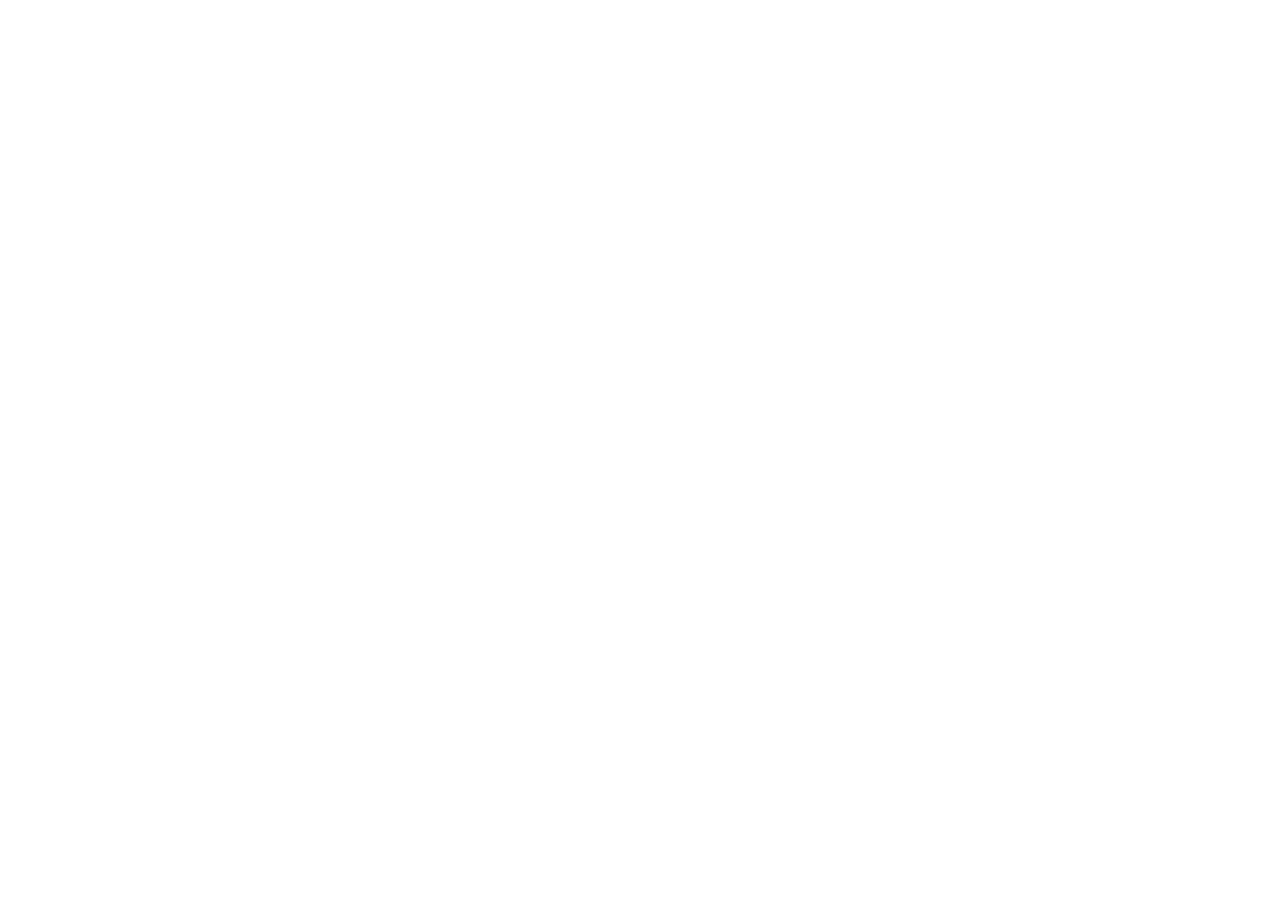
==== index.html @ 9e890d0b "Add files via upload" ====
<!DOCTYPE html>
<html lang="zh-TW">
  <head>
    <meta charset="UTF-8" />
    <meta name="viewport" content="width=device-width, initial-scale=1.0" />
    <meta name="description" content="2027丁未火羊年媽咪專屬運勢指南。生肖×星座雙重命盤，免費測流年吉凶，守護全家也疼愛自己。開運好物全台7-11取貨付款。" />
    <meta name="keywords" content="2027運勢,丁未年,犯太歲,生肖運勢,星座,媽咪,開運,風水,御守,粉晶,黑曜石" />
    <!-- Open Graph (FB/Line 分享預覽) -->
    <meta property="og:title" content="2027丁未火羊年・媽咪專屬運勢指南" />
    <meta property="og:description" content="生肖×星座雙重命盤，30秒測出妳的流年吉凶。免費開運三招＋開運好物7-11取貨付款。" />
    <meta property="og:type" content="website" />
    <meta property="og:locale" content="zh_TW" />
    <title>2027丁未火羊年・媽咪專屬運勢指南</title>
    <link rel="icon" type="image/svg+xml" href="data:image/svg+xml,<svg xmlns='http://www.w3.org/2000/svg' viewBox='0 0 100 100'><text y='.9em' font-size='90'>🐑</text></svg>" />
    <script type="module" crossorigin src="/fortune2027/assets/index-Btu4S-bK.js"></script>
    <link rel="stylesheet" crossorigin href="/fortune2027/assets/index-BE7GidxX.css">
  </head>
  <body>
    <div id="root"></div>
  </body>
</html>
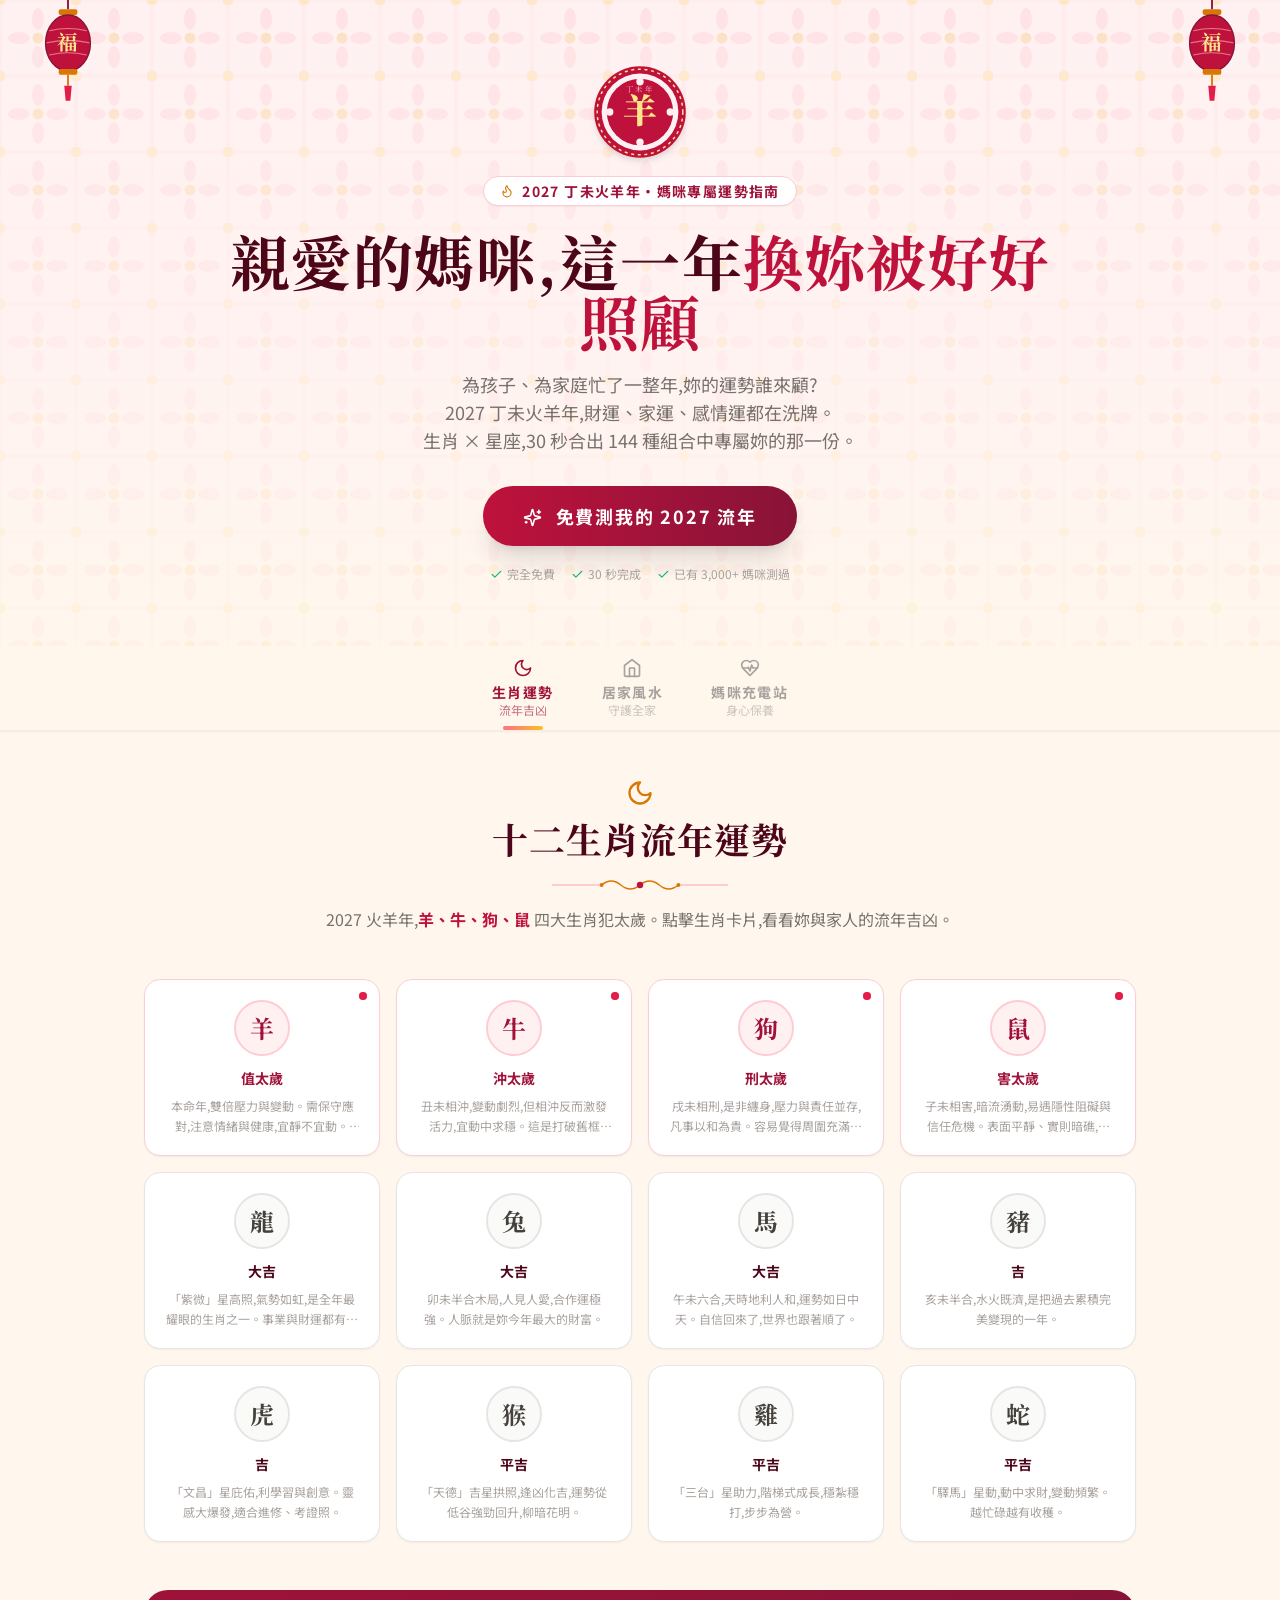
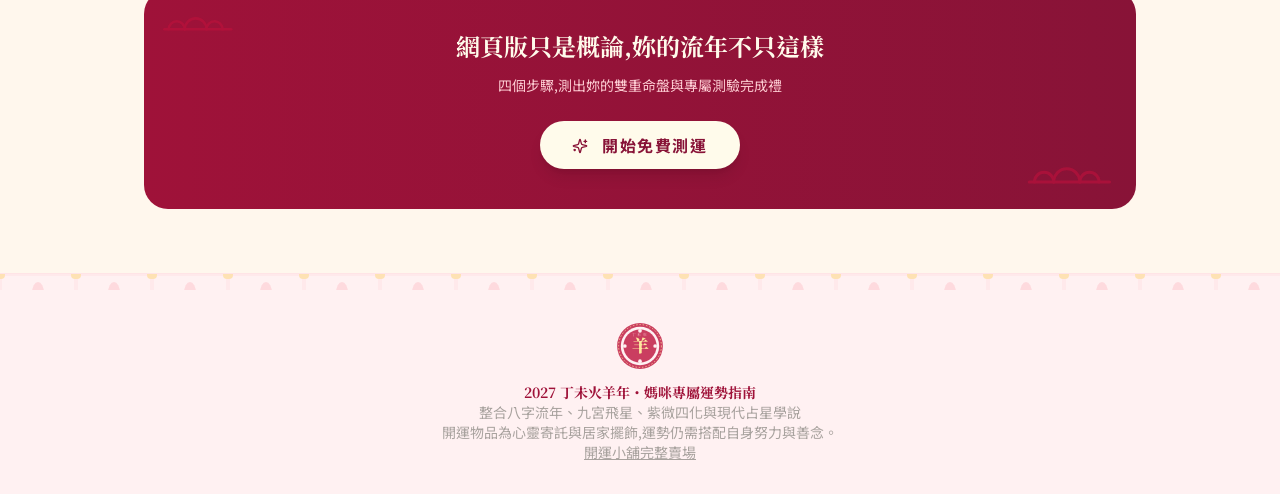
==== commit de6a517c: "Update index.html" ====
--- a/index.html
+++ b/index.html
@@ -12,8 +12,8 @@
     <meta property="og:locale" content="zh_TW" />
     <title>2027丁未火羊年・媽咪專屬運勢指南</title>
     <link rel="icon" type="image/svg+xml" href="data:image/svg+xml,<svg xmlns='http://www.w3.org/2000/svg' viewBox='0 0 100 100'><text y='.9em' font-size='90'>🐑</text></svg>" />
-    <script type="module" crossorigin src="/fortune2027/assets/index-Btu4S-bK.js"></script>
-    <link rel="stylesheet" crossorigin href="/fortune2027/assets/index-BE7GidxX.css">
+    <script type="module" crossorigin src="./assets/index-Btu4S-bK.js"></script>
+    <link rel="stylesheet" crossorigin href="./assets/index-BE7GidxX.css">
   </head>
   <body>
     <div id="root"></div>
--- a/assets/index-BE7GidxX.css
+++ b/assets/index-BE7GidxX.css
@@ -0,0 +1 @@
+*,:before,:after{--tw-border-spacing-x: 0;--tw-border-spacing-y: 0;--tw-translate-x: 0;--tw-translate-y: 0;--tw-rotate: 0;--tw-skew-x: 0;--tw-skew-y: 0;--tw-scale-x: 1;--tw-scale-y: 1;--tw-pan-x: ;--tw-pan-y: ;--tw-pinch-zoom: ;--tw-scroll-snap-strictness: proximity;--tw-gradient-from-position: ;--tw-gradient-via-position: ;--tw-gradient-to-position: ;--tw-ordinal: ;--tw-slashed-zero: ;--tw-numeric-figure: ;--tw-numeric-spacing: ;--tw-numeric-fraction: ;--tw-ring-inset: ;--tw-ring-offset-width: 0px;--tw-ring-offset-color: #fff;--tw-ring-color: rgb(59 130 246 / .5);--tw-ring-offset-shadow: 0 0 #0000;--tw-ring-shadow: 0 0 #0000;--tw-shadow: 0 0 #0000;--tw-shadow-colored: 0 0 #0000;--tw-blur: ;--tw-brightness: ;--tw-contrast: ;--tw-grayscale: ;--tw-hue-rotate: ;--tw-invert: ;--tw-saturate: ;--tw-sepia: ;--tw-drop-shadow: ;--tw-backdrop-blur: ;--tw-backdrop-brightness: ;--tw-backdrop-contrast: ;--tw-backdrop-grayscale: ;--tw-backdrop-hue-rotate: ;--tw-backdrop-invert: ;--tw-backdrop-opacity: ;--tw-backdrop-saturate: ;--tw-backdrop-sepia: ;--tw-contain-size: ;--tw-contain-layout: ;--tw-contain-paint: ;--tw-contain-style: }::backdrop{--tw-border-spacing-x: 0;--tw-border-spacing-y: 0;--tw-translate-x: 0;--tw-translate-y: 0;--tw-rotate: 0;--tw-skew-x: 0;--tw-skew-y: 0;--tw-scale-x: 1;--tw-scale-y: 1;--tw-pan-x: ;--tw-pan-y: ;--tw-pinch-zoom: ;--tw-scroll-snap-strictness: proximity;--tw-gradient-from-position: ;--tw-gradient-via-position: ;--tw-gradient-to-position: ;--tw-ordinal: ;--tw-slashed-zero: ;--tw-numeric-figure: ;--tw-numeric-spacing: ;--tw-numeric-fraction: ;--tw-ring-inset: ;--tw-ring-offset-width: 0px;--tw-ring-offset-color: #fff;--tw-ring-color: rgb(59 130 246 / .5);--tw-ring-offset-shadow: 0 0 #0000;--tw-ring-shadow: 0 0 #0000;--tw-shadow: 0 0 #0000;--tw-shadow-colored: 0 0 #0000;--tw-blur: ;--tw-brightness: ;--tw-contrast: ;--tw-grayscale: ;--tw-hue-rotate: ;--tw-invert: ;--tw-saturate: ;--tw-sepia: ;--tw-drop-shadow: ;--tw-backdrop-blur: ;--tw-backdrop-brightness: ;--tw-backdrop-contrast: ;--tw-backdrop-grayscale: ;--tw-backdrop-hue-rotate: ;--tw-backdrop-invert: ;--tw-backdrop-opacity: ;--tw-backdrop-saturate: ;--tw-backdrop-sepia: ;--tw-contain-size: ;--tw-contain-layout: ;--tw-contain-paint: ;--tw-contain-style: }*,:before,:after{box-sizing:border-box;border-width:0;border-style:solid;border-color:#e5e7eb}:before,:after{--tw-content: ""}html,:host{line-height:1.5;-webkit-text-size-adjust:100%;-moz-tab-size:4;-o-tab-size:4;tab-size:4;font-family:ui-sans-serif,system-ui,sans-serif,"Apple Color Emoji","Segoe UI Emoji",Segoe UI Symbol,"Noto Color Emoji";font-feature-settings:normal;font-variation-settings:normal;-webkit-tap-highlight-color:transparent}body{margin:0;line-height:inherit}hr{height:0;color:inherit;border-top-width:1px}abbr:where([title]){-webkit-text-decoration:underline dotted;text-decoration:underline dotted}h1,h2,h3,h4,h5,h6{font-size:inherit;font-weight:inherit}a{color:inherit;text-decoration:inherit}b,strong{font-weight:bolder}code,kbd,samp,pre{font-family:ui-monospace,SFMono-Regular,Menlo,Monaco,Consolas,Liberation Mono,Courier New,monospace;font-feature-settings:normal;font-variation-settings:normal;font-size:1em}small{font-size:80%}sub,sup{font-size:75%;line-height:0;position:relative;vertical-align:baseline}sub{bottom:-.25em}sup{top:-.5em}table{text-indent:0;border-color:inherit;border-collapse:collapse}button,input,optgroup,select,textarea{font-family:inherit;font-feature-settings:inherit;font-variation-settings:inherit;font-size:100%;font-weight:inherit;line-height:inherit;letter-spacing:inherit;color:inherit;margin:0;padding:0}button,select{text-transform:none}button,input:where([type=button]),input:where([type=reset]),input:where([type=submit]){-webkit-appearance:button;background-color:transparent;background-image:none}:-moz-focusring{outline:auto}:-moz-ui-invalid{box-shadow:none}progress{vertical-align:baseline}::-webkit-inner-spin-button,::-webkit-outer-spin-button{height:auto}[type=search]{-webkit-appearance:textfield;outline-offset:-2px}::-webkit-search-decoration{-webkit-appearance:none}::-webkit-file-upload-button{-webkit-appearance:button;font:inherit}summary{display:list-item}blockquote,dl,dd,h1,h2,h3,h4,h5,h6,hr,figure,p,pre{margin:0}fieldset{margin:0;padding:0}legend{padding:0}ol,ul,menu{list-style:none;margin:0;padding:0}dialog{padding:0}textarea{resize:vertical}input::-moz-placeholder,textarea::-moz-placeholder{opacity:1;color:#9ca3af}input::placeholder,textarea::placeholder{opacity:1;color:#9ca3af}button,[role=button]{cursor:pointer}:disabled{cursor:default}img,svg,video,canvas,audio,iframe,embed,object{display:block;vertical-align:middle}img,video{max-width:100%;height:auto}[hidden]:where(:not([hidden=until-found])){display:none}.pointer-events-none{pointer-events:none}.fixed{position:fixed}.absolute{position:absolute}.relative{position:relative}.sticky{position:sticky}.inset-0{top:0;right:0;bottom:0;left:0}.-bottom-2{bottom:-.5rem}.-left-3{left:-.75rem}.-right-3{right:-.75rem}.-top-3{top:-.75rem}.bottom-0{bottom:0}.bottom-4{bottom:1rem}.left-0{left:0}.left-1\/2{left:50%}.left-3{left:.75rem}.left-4{left:1rem}.right-12{right:3rem}.right-3{right:.75rem}.right-4{right:1rem}.top-0{top:0}.top-3{top:.75rem}.top-4{top:1rem}.z-10{z-index:10}.z-30{z-index:30}.z-40{z-index:40}.z-50{z-index:50}.mx-auto{margin-left:auto;margin-right:auto}.my-1{margin-top:.25rem;margin-bottom:.25rem}.-mt-1{margin-top:-.25rem}.mb-1{margin-bottom:.25rem}.mb-1\.5{margin-bottom:.375rem}.mb-10{margin-bottom:2.5rem}.mb-2{margin-bottom:.5rem}.mb-3{margin-bottom:.75rem}.mb-4{margin-bottom:1rem}.mb-5{margin-bottom:1.25rem}.mb-6{margin-bottom:1.5rem}.mb-8{margin-bottom:2rem}.mr-1{margin-right:.25rem}.mr-2{margin-right:.5rem}.mt-0\.5{margin-top:.125rem}.mt-1{margin-top:.25rem}.mt-2{margin-top:.5rem}.mt-3{margin-top:.75rem}.mt-4{margin-top:1rem}.mt-5{margin-top:1.25rem}.line-clamp-2{overflow:hidden;display:-webkit-box;-webkit-box-orient:vertical;-webkit-line-clamp:2}.block{display:block}.inline-block{display:inline-block}.inline{display:inline}.flex{display:flex}.inline-flex{display:inline-flex}.grid{display:grid}.hidden{display:none}.h-1{height:.25rem}.h-14{height:3.5rem}.h-16{height:4rem}.h-2{height:.5rem}.h-4{height:1rem}.h-5{height:1.25rem}.h-full{height:100%}.max-h-screen{max-height:100vh}.min-h-screen{min-height:100vh}.w-10{width:2.5rem}.w-12{width:3rem}.w-14{width:3.5rem}.w-16{width:4rem}.w-2{width:.5rem}.w-20{width:5rem}.w-24{width:6rem}.w-4{width:1rem}.w-44{width:11rem}.w-5{width:1.25rem}.w-8{width:2rem}.w-full{width:100%}.min-w-0{min-width:0px}.max-w-2xl{max-width:42rem}.max-w-3xl{max-width:48rem}.max-w-4xl{max-width:56rem}.max-w-5xl{max-width:64rem}.max-w-lg{max-width:32rem}.max-w-xl{max-width:36rem}.flex-1{flex:1 1 0%}.shrink-0{flex-shrink:0}.-translate-x-1\/2{--tw-translate-x: -50%;transform:translate(var(--tw-translate-x),var(--tw-translate-y)) rotate(var(--tw-rotate)) skew(var(--tw-skew-x)) skewY(var(--tw-skew-y)) scaleX(var(--tw-scale-x)) scaleY(var(--tw-scale-y))}.transform{transform:translate(var(--tw-translate-x),var(--tw-translate-y)) rotate(var(--tw-rotate)) skew(var(--tw-skew-x)) skewY(var(--tw-skew-y)) scaleX(var(--tw-scale-x)) scaleY(var(--tw-scale-y))}@keyframes ping{75%,to{transform:scale(2);opacity:0}}.animate-ping{animation:ping 1s cubic-bezier(0,0,.2,1) infinite}.grid-cols-1{grid-template-columns:repeat(1,minmax(0,1fr))}.grid-cols-2{grid-template-columns:repeat(2,minmax(0,1fr))}.grid-cols-3{grid-template-columns:repeat(3,minmax(0,1fr))}.grid-cols-4{grid-template-columns:repeat(4,minmax(0,1fr))}.flex-col{flex-direction:column}.flex-wrap{flex-wrap:wrap}.items-start{align-items:flex-start}.items-end{align-items:flex-end}.items-center{align-items:center}.justify-center{justify-content:center}.justify-between{justify-content:space-between}.gap-1{gap:.25rem}.gap-2{gap:.5rem}.gap-2\.5{gap:.625rem}.gap-3{gap:.75rem}.gap-4{gap:1rem}.gap-5{gap:1.25rem}.space-y-10>:not([hidden])~:not([hidden]){--tw-space-y-reverse: 0;margin-top:calc(2.5rem * calc(1 - var(--tw-space-y-reverse)));margin-bottom:calc(2.5rem * var(--tw-space-y-reverse))}.space-y-12>:not([hidden])~:not([hidden]){--tw-space-y-reverse: 0;margin-top:calc(3rem * calc(1 - var(--tw-space-y-reverse)));margin-bottom:calc(3rem * var(--tw-space-y-reverse))}.space-y-2>:not([hidden])~:not([hidden]){--tw-space-y-reverse: 0;margin-top:calc(.5rem * calc(1 - var(--tw-space-y-reverse)));margin-bottom:calc(.5rem * var(--tw-space-y-reverse))}.space-y-2\.5>:not([hidden])~:not([hidden]){--tw-space-y-reverse: 0;margin-top:calc(.625rem * calc(1 - var(--tw-space-y-reverse)));margin-bottom:calc(.625rem * var(--tw-space-y-reverse))}.space-y-3>:not([hidden])~:not([hidden]){--tw-space-y-reverse: 0;margin-top:calc(.75rem * calc(1 - var(--tw-space-y-reverse)));margin-bottom:calc(.75rem * var(--tw-space-y-reverse))}.space-y-4>:not([hidden])~:not([hidden]){--tw-space-y-reverse: 0;margin-top:calc(1rem * calc(1 - var(--tw-space-y-reverse)));margin-bottom:calc(1rem * var(--tw-space-y-reverse))}.space-y-5>:not([hidden])~:not([hidden]){--tw-space-y-reverse: 0;margin-top:calc(1.25rem * calc(1 - var(--tw-space-y-reverse)));margin-bottom:calc(1.25rem * var(--tw-space-y-reverse))}.space-y-8>:not([hidden])~:not([hidden]){--tw-space-y-reverse: 0;margin-top:calc(2rem * calc(1 - var(--tw-space-y-reverse)));margin-bottom:calc(2rem * var(--tw-space-y-reverse))}.self-start{align-self:flex-start}.overflow-hidden{overflow:hidden}.overflow-x-auto{overflow-x:auto}.overflow-y-auto{overflow-y:auto}.whitespace-nowrap{white-space:nowrap}.rounded-2xl{border-radius:1rem}.rounded-3xl{border-radius:1.5rem}.rounded-full{border-radius:9999px}.rounded-lg{border-radius:.5rem}.rounded-xl{border-radius:.75rem}.rounded-t-3xl{border-top-left-radius:1.5rem;border-top-right-radius:1.5rem}.border{border-width:1px}.border-2{border-width:2px}.border-b{border-bottom-width:1px}.border-b-2{border-bottom-width:2px}.border-t{border-top-width:1px}.border-amber-200{--tw-border-opacity: 1;border-color:rgb(253 230 138 / var(--tw-border-opacity, 1))}.border-amber-300{--tw-border-opacity: 1;border-color:rgb(252 211 77 / var(--tw-border-opacity, 1))}.border-emerald-200{--tw-border-opacity: 1;border-color:rgb(167 243 208 / var(--tw-border-opacity, 1))}.border-red-300{--tw-border-opacity: 1;border-color:rgb(252 165 165 / var(--tw-border-opacity, 1))}.border-rose-100{--tw-border-opacity: 1;border-color:rgb(255 228 230 / var(--tw-border-opacity, 1))}.border-rose-200{--tw-border-opacity: 1;border-color:rgb(254 205 211 / var(--tw-border-opacity, 1))}.border-rose-700{--tw-border-opacity: 1;border-color:rgb(190 18 60 / var(--tw-border-opacity, 1))}.border-stone-100{--tw-border-opacity: 1;border-color:rgb(245 245 244 / var(--tw-border-opacity, 1))}.border-stone-200{--tw-border-opacity: 1;border-color:rgb(231 229 228 / var(--tw-border-opacity, 1))}.border-transparent{border-color:transparent}.bg-amber-100{--tw-bg-opacity: 1;background-color:rgb(254 243 199 / var(--tw-bg-opacity, 1))}.bg-amber-300{--tw-bg-opacity: 1;background-color:rgb(252 211 77 / var(--tw-bg-opacity, 1))}.bg-amber-50{--tw-bg-opacity: 1;background-color:rgb(255 251 235 / var(--tw-bg-opacity, 1))}.bg-amber-500{--tw-bg-opacity: 1;background-color:rgb(245 158 11 / var(--tw-bg-opacity, 1))}.bg-emerald-100{--tw-bg-opacity: 1;background-color:rgb(209 250 229 / var(--tw-bg-opacity, 1))}.bg-emerald-50{--tw-bg-opacity: 1;background-color:rgb(236 253 245 / var(--tw-bg-opacity, 1))}.bg-orange-50{--tw-bg-opacity: 1;background-color:rgb(255 247 237 / var(--tw-bg-opacity, 1))}.bg-red-100{--tw-bg-opacity: 1;background-color:rgb(254 226 226 / var(--tw-bg-opacity, 1))}.bg-rose-100{--tw-bg-opacity: 1;background-color:rgb(255 228 230 / var(--tw-bg-opacity, 1))}.bg-rose-400{--tw-bg-opacity: 1;background-color:rgb(251 113 133 / var(--tw-bg-opacity, 1))}.bg-rose-50{--tw-bg-opacity: 1;background-color:rgb(255 241 242 / var(--tw-bg-opacity, 1))}.bg-rose-600{--tw-bg-opacity: 1;background-color:rgb(225 29 72 / var(--tw-bg-opacity, 1))}.bg-rose-700{--tw-bg-opacity: 1;background-color:rgb(190 18 60 / var(--tw-bg-opacity, 1))}.bg-rose-950{--tw-bg-opacity: 1;background-color:rgb(76 5 25 / var(--tw-bg-opacity, 1))}.bg-stone-100{--tw-bg-opacity: 1;background-color:rgb(245 245 244 / var(--tw-bg-opacity, 1))}.bg-stone-50{--tw-bg-opacity: 1;background-color:rgb(250 250 249 / var(--tw-bg-opacity, 1))}.bg-white{--tw-bg-opacity: 1;background-color:rgb(255 255 255 / var(--tw-bg-opacity, 1))}.bg-opacity-70{--tw-bg-opacity: .7}.bg-opacity-95{--tw-bg-opacity: .95}.bg-gradient-to-b{background-image:linear-gradient(to bottom,var(--tw-gradient-stops))}.bg-gradient-to-br{background-image:linear-gradient(to bottom right,var(--tw-gradient-stops))}.bg-gradient-to-r{background-image:linear-gradient(to right,var(--tw-gradient-stops))}.from-amber-50{--tw-gradient-from: #fffbeb var(--tw-gradient-from-position);--tw-gradient-to: rgb(255 251 235 / 0) var(--tw-gradient-to-position);--tw-gradient-stops: var(--tw-gradient-from), var(--tw-gradient-to)}.from-amber-500{--tw-gradient-from: #f59e0b var(--tw-gradient-from-position);--tw-gradient-to: rgb(245 158 11 / 0) var(--tw-gradient-to-position);--tw-gradient-stops: var(--tw-gradient-from), var(--tw-gradient-to)}.from-rose-400{--tw-gradient-from: #fb7185 var(--tw-gradient-from-position);--tw-gradient-to: rgb(251 113 133 / 0) var(--tw-gradient-to-position);--tw-gradient-stops: var(--tw-gradient-from), var(--tw-gradient-to)}.from-rose-50{--tw-gradient-from: #fff1f2 var(--tw-gradient-from-position);--tw-gradient-to: rgb(255 241 242 / 0) var(--tw-gradient-to-position);--tw-gradient-stops: var(--tw-gradient-from), var(--tw-gradient-to)}.from-rose-700{--tw-gradient-from: #be123c var(--tw-gradient-from-position);--tw-gradient-to: rgb(190 18 60 / 0) var(--tw-gradient-to-position);--tw-gradient-stops: var(--tw-gradient-from), var(--tw-gradient-to)}.from-rose-800{--tw-gradient-from: #9f1239 var(--tw-gradient-from-position);--tw-gradient-to: rgb(159 18 57 / 0) var(--tw-gradient-to-position);--tw-gradient-stops: var(--tw-gradient-from), var(--tw-gradient-to)}.from-rose-900{--tw-gradient-from: #881337 var(--tw-gradient-from-position);--tw-gradient-to: rgb(136 19 55 / 0) var(--tw-gradient-to-position);--tw-gradient-stops: var(--tw-gradient-from), var(--tw-gradient-to)}.from-transparent{--tw-gradient-from: transparent var(--tw-gradient-from-position);--tw-gradient-to: rgb(0 0 0 / 0) var(--tw-gradient-to-position);--tw-gradient-stops: var(--tw-gradient-from), var(--tw-gradient-to)}.via-rose-50{--tw-gradient-to: rgb(255 241 242 / 0) var(--tw-gradient-to-position);--tw-gradient-stops: var(--tw-gradient-from), #fff1f2 var(--tw-gradient-via-position), var(--tw-gradient-to)}.to-amber-400{--tw-gradient-to: #fbbf24 var(--tw-gradient-to-position)}.to-amber-600{--tw-gradient-to: #d97706 var(--tw-gradient-to-position)}.to-orange-50{--tw-gradient-to: #fff7ed var(--tw-gradient-to-position)}.to-rose-50{--tw-gradient-to: #fff1f2 var(--tw-gradient-to-position)}.to-rose-700{--tw-gradient-to: #be123c var(--tw-gradient-to-position)}.to-rose-800{--tw-gradient-to: #9f1239 var(--tw-gradient-to-position)}.to-rose-900{--tw-gradient-to: #881337 var(--tw-gradient-to-position)}.p-2{padding:.5rem}.p-3{padding:.75rem}.p-4{padding:1rem}.p-5{padding:1.25rem}.p-6{padding:1.5rem}.p-7{padding:1.75rem}.px-10{padding-left:2.5rem;padding-right:2.5rem}.px-2{padding-left:.5rem;padding-right:.5rem}.px-3{padding-left:.75rem;padding-right:.75rem}.px-4{padding-left:1rem;padding-right:1rem}.px-5{padding-left:1.25rem;padding-right:1.25rem}.px-6{padding-left:1.5rem;padding-right:1.5rem}.px-8{padding-left:2rem;padding-right:2rem}.py-1{padding-top:.25rem;padding-bottom:.25rem}.py-12{padding-top:3rem;padding-bottom:3rem}.py-2{padding-top:.5rem;padding-bottom:.5rem}.py-3{padding-top:.75rem;padding-bottom:.75rem}.py-4{padding-top:1rem;padding-bottom:1rem}.py-6{padding-top:1.5rem;padding-bottom:1.5rem}.py-8{padding-top:2rem;padding-bottom:2rem}.pb-12{padding-bottom:3rem}.pb-28{padding-bottom:7rem}.pb-5{padding-bottom:1.25rem}.pt-14{padding-top:3.5rem}.pt-2{padding-top:.5rem}.pt-4{padding-top:1rem}.pt-6{padding-top:1.5rem}.text-center{text-align:center}.text-2xl{font-size:1.5rem;line-height:2rem}.text-3xl{font-size:1.875rem;line-height:2.25rem}.text-base{font-size:1rem;line-height:1.5rem}.text-lg{font-size:1.125rem;line-height:1.75rem}.text-sm{font-size:.875rem;line-height:1.25rem}.text-xl{font-size:1.25rem;line-height:1.75rem}.text-xs{font-size:.75rem;line-height:1rem}.font-bold{font-weight:700}.font-medium{font-weight:500}.leading-relaxed{line-height:1.625}.leading-snug{line-height:1.375}.tracking-wide{letter-spacing:.025em}.tracking-wider{letter-spacing:.05em}.tracking-widest{letter-spacing:.1em}.text-amber-100{--tw-text-opacity: 1;color:rgb(254 243 199 / var(--tw-text-opacity, 1))}.text-amber-50{--tw-text-opacity: 1;color:rgb(255 251 235 / var(--tw-text-opacity, 1))}.text-amber-500{--tw-text-opacity: 1;color:rgb(245 158 11 / var(--tw-text-opacity, 1))}.text-amber-600{--tw-text-opacity: 1;color:rgb(217 119 6 / var(--tw-text-opacity, 1))}.text-amber-700{--tw-text-opacity: 1;color:rgb(180 83 9 / var(--tw-text-opacity, 1))}.text-amber-800{--tw-text-opacity: 1;color:rgb(146 64 14 / var(--tw-text-opacity, 1))}.text-emerald-500{--tw-text-opacity: 1;color:rgb(16 185 129 / var(--tw-text-opacity, 1))}.text-emerald-600{--tw-text-opacity: 1;color:rgb(5 150 105 / var(--tw-text-opacity, 1))}.text-emerald-800{--tw-text-opacity: 1;color:rgb(6 95 70 / var(--tw-text-opacity, 1))}.text-red-800{--tw-text-opacity: 1;color:rgb(153 27 27 / var(--tw-text-opacity, 1))}.text-rose-200{--tw-text-opacity: 1;color:rgb(254 205 211 / var(--tw-text-opacity, 1))}.text-rose-400{--tw-text-opacity: 1;color:rgb(251 113 133 / var(--tw-text-opacity, 1))}.text-rose-500{--tw-text-opacity: 1;color:rgb(244 63 94 / var(--tw-text-opacity, 1))}.text-rose-600{--tw-text-opacity: 1;color:rgb(225 29 72 / var(--tw-text-opacity, 1))}.text-rose-700{--tw-text-opacity: 1;color:rgb(190 18 60 / var(--tw-text-opacity, 1))}.text-rose-800{--tw-text-opacity: 1;color:rgb(159 18 57 / var(--tw-text-opacity, 1))}.text-rose-900{--tw-text-opacity: 1;color:rgb(136 19 55 / var(--tw-text-opacity, 1))}.text-rose-950{--tw-text-opacity: 1;color:rgb(76 5 25 / var(--tw-text-opacity, 1))}.text-sky-600{--tw-text-opacity: 1;color:rgb(2 132 199 / var(--tw-text-opacity, 1))}.text-stone-400{--tw-text-opacity: 1;color:rgb(168 162 158 / var(--tw-text-opacity, 1))}.text-stone-500{--tw-text-opacity: 1;color:rgb(120 113 108 / var(--tw-text-opacity, 1))}.text-stone-600{--tw-text-opacity: 1;color:rgb(87 83 78 / var(--tw-text-opacity, 1))}.text-stone-700{--tw-text-opacity: 1;color:rgb(68 64 60 / var(--tw-text-opacity, 1))}.text-white{--tw-text-opacity: 1;color:rgb(255 255 255 / var(--tw-text-opacity, 1))}.underline{text-decoration-line:underline}.opacity-20{opacity:.2}.opacity-30{opacity:.3}.opacity-60{opacity:.6}.opacity-70{opacity:.7}.opacity-75{opacity:.75}.opacity-80{opacity:.8}.shadow{--tw-shadow: 0 1px 3px 0 rgb(0 0 0 / .1), 0 1px 2px -1px rgb(0 0 0 / .1);--tw-shadow-colored: 0 1px 3px 0 var(--tw-shadow-color), 0 1px 2px -1px var(--tw-shadow-color);box-shadow:var(--tw-ring-offset-shadow, 0 0 #0000),var(--tw-ring-shadow, 0 0 #0000),var(--tw-shadow)}.shadow-2xl{--tw-shadow: 0 25px 50px -12px rgb(0 0 0 / .25);--tw-shadow-colored: 0 25px 50px -12px var(--tw-shadow-color);box-shadow:var(--tw-ring-offset-shadow, 0 0 #0000),var(--tw-ring-shadow, 0 0 #0000),var(--tw-shadow)}.shadow-lg{--tw-shadow: 0 10px 15px -3px rgb(0 0 0 / .1), 0 4px 6px -4px rgb(0 0 0 / .1);--tw-shadow-colored: 0 10px 15px -3px var(--tw-shadow-color), 0 4px 6px -4px var(--tw-shadow-color);box-shadow:var(--tw-ring-offset-shadow, 0 0 #0000),var(--tw-ring-shadow, 0 0 #0000),var(--tw-shadow)}.shadow-sm{--tw-shadow: 0 1px 2px 0 rgb(0 0 0 / .05);--tw-shadow-colored: 0 1px 2px 0 var(--tw-shadow-color);box-shadow:var(--tw-ring-offset-shadow, 0 0 #0000),var(--tw-ring-shadow, 0 0 #0000),var(--tw-shadow)}.shadow-xl{--tw-shadow: 0 20px 25px -5px rgb(0 0 0 / .1), 0 8px 10px -6px rgb(0 0 0 / .1);--tw-shadow-colored: 0 20px 25px -5px var(--tw-shadow-color), 0 8px 10px -6px var(--tw-shadow-color);box-shadow:var(--tw-ring-offset-shadow, 0 0 #0000),var(--tw-ring-shadow, 0 0 #0000),var(--tw-shadow)}.ring-2{--tw-ring-offset-shadow: var(--tw-ring-inset) 0 0 0 var(--tw-ring-offset-width) var(--tw-ring-offset-color);--tw-ring-shadow: var(--tw-ring-inset) 0 0 0 calc(2px + var(--tw-ring-offset-width)) var(--tw-ring-color);box-shadow:var(--tw-ring-offset-shadow),var(--tw-ring-shadow),var(--tw-shadow, 0 0 #0000)}.ring-rose-400{--tw-ring-opacity: 1;--tw-ring-color: rgb(251 113 133 / var(--tw-ring-opacity, 1))}.drop-shadow-md{--tw-drop-shadow: drop-shadow(0 4px 3px rgb(0 0 0 / .07)) drop-shadow(0 2px 2px rgb(0 0 0 / .06));filter:var(--tw-blur) var(--tw-brightness) var(--tw-contrast) var(--tw-grayscale) var(--tw-hue-rotate) var(--tw-invert) var(--tw-saturate) var(--tw-sepia) var(--tw-drop-shadow)}.backdrop-blur{--tw-backdrop-blur: blur(8px);-webkit-backdrop-filter:var(--tw-backdrop-blur) var(--tw-backdrop-brightness) var(--tw-backdrop-contrast) var(--tw-backdrop-grayscale) var(--tw-backdrop-hue-rotate) var(--tw-backdrop-invert) var(--tw-backdrop-opacity) var(--tw-backdrop-saturate) var(--tw-backdrop-sepia);backdrop-filter:var(--tw-backdrop-blur) var(--tw-backdrop-brightness) var(--tw-backdrop-contrast) var(--tw-backdrop-grayscale) var(--tw-backdrop-hue-rotate) var(--tw-backdrop-invert) var(--tw-backdrop-opacity) var(--tw-backdrop-saturate) var(--tw-backdrop-sepia)}.backdrop-blur-sm{--tw-backdrop-blur: blur(4px);-webkit-backdrop-filter:var(--tw-backdrop-blur) var(--tw-backdrop-brightness) var(--tw-backdrop-contrast) var(--tw-backdrop-grayscale) var(--tw-backdrop-hue-rotate) var(--tw-backdrop-invert) var(--tw-backdrop-opacity) var(--tw-backdrop-saturate) var(--tw-backdrop-sepia);backdrop-filter:var(--tw-backdrop-blur) var(--tw-backdrop-brightness) var(--tw-backdrop-contrast) var(--tw-backdrop-grayscale) var(--tw-backdrop-hue-rotate) var(--tw-backdrop-invert) var(--tw-backdrop-opacity) var(--tw-backdrop-saturate) var(--tw-backdrop-sepia)}.transition{transition-property:color,background-color,border-color,text-decoration-color,fill,stroke,opacity,box-shadow,transform,filter,backdrop-filter;transition-timing-function:cubic-bezier(.4,0,.2,1);transition-duration:.15s}.transition-all{transition-property:all;transition-timing-function:cubic-bezier(.4,0,.2,1);transition-duration:.15s}.transition-colors{transition-property:color,background-color,border-color,text-decoration-color,fill,stroke;transition-timing-function:cubic-bezier(.4,0,.2,1);transition-duration:.15s}.transition-transform{transition-property:transform;transition-timing-function:cubic-bezier(.4,0,.2,1);transition-duration:.15s}.duration-300{transition-duration:.3s}.ease-in-out{transition-timing-function:cubic-bezier(.4,0,.2,1)}*{-webkit-tap-highlight-color:transparent}html{scroll-behavior:smooth}body{font-family:Noto Sans TC,sans-serif;background-color:#fdf8f3}.hover\:-translate-y-1:hover{--tw-translate-y: -.25rem;transform:translate(var(--tw-translate-x),var(--tw-translate-y)) rotate(var(--tw-rotate)) skew(var(--tw-skew-x)) skewY(var(--tw-skew-y)) scaleX(var(--tw-scale-x)) scaleY(var(--tw-scale-y))}.hover\:scale-105:hover{--tw-scale-x: 1.05;--tw-scale-y: 1.05;transform:translate(var(--tw-translate-x),var(--tw-translate-y)) rotate(var(--tw-rotate)) skew(var(--tw-skew-x)) skewY(var(--tw-skew-y)) scaleX(var(--tw-scale-x)) scaleY(var(--tw-scale-y))}.hover\:border-amber-300:hover{--tw-border-opacity: 1;border-color:rgb(252 211 77 / var(--tw-border-opacity, 1))}.hover\:border-rose-200:hover{--tw-border-opacity: 1;border-color:rgb(254 205 211 / var(--tw-border-opacity, 1))}.hover\:border-rose-300:hover{--tw-border-opacity: 1;border-color:rgb(253 164 175 / var(--tw-border-opacity, 1))}.hover\:bg-stone-200:hover{--tw-bg-opacity: 1;background-color:rgb(231 229 228 / var(--tw-bg-opacity, 1))}.hover\:text-rose-700:hover{--tw-text-opacity: 1;color:rgb(190 18 60 / var(--tw-text-opacity, 1))}.hover\:text-rose-800:hover{--tw-text-opacity: 1;color:rgb(159 18 57 / var(--tw-text-opacity, 1))}.hover\:text-white:hover{--tw-text-opacity: 1;color:rgb(255 255 255 / var(--tw-text-opacity, 1))}.hover\:shadow-md:hover{--tw-shadow: 0 4px 6px -1px rgb(0 0 0 / .1), 0 2px 4px -2px rgb(0 0 0 / .1);--tw-shadow-colored: 0 4px 6px -1px var(--tw-shadow-color), 0 2px 4px -2px var(--tw-shadow-color);box-shadow:var(--tw-ring-offset-shadow, 0 0 #0000),var(--tw-ring-shadow, 0 0 #0000),var(--tw-shadow)}.group:hover .group-hover\:scale-110{--tw-scale-x: 1.1;--tw-scale-y: 1.1;transform:translate(var(--tw-translate-x),var(--tw-translate-y)) rotate(var(--tw-rotate)) skew(var(--tw-skew-x)) skewY(var(--tw-skew-y)) scaleX(var(--tw-scale-x)) scaleY(var(--tw-scale-y))}@media (min-width: 640px){.sm\:left-10{left:2.5rem}.sm\:right-10{right:2.5rem}.sm\:block{display:block}.sm\:hidden{display:none}.sm\:max-h-full{max-height:100%}.sm\:w-14{width:3.5rem}.sm\:w-24{width:6rem}.sm\:flex-none{flex:none}.sm\:grid-cols-2{grid-template-columns:repeat(2,minmax(0,1fr))}.sm\:grid-cols-3{grid-template-columns:repeat(3,minmax(0,1fr))}.sm\:items-center{align-items:center}.sm\:gap-3{gap:.75rem}.sm\:gap-4{gap:1rem}.sm\:rounded-3xl{border-radius:1.5rem}.sm\:p-10{padding:2.5rem}.sm\:p-4{padding:1rem}.sm\:p-5{padding:1.25rem}.sm\:p-6{padding:1.5rem}.sm\:px-6{padding-left:1.5rem;padding-right:1.5rem}.sm\:pb-16{padding-bottom:4rem}.sm\:pt-16{padding-top:4rem}.sm\:text-2xl{font-size:1.5rem;line-height:2rem}.sm\:text-5xl{font-size:3rem;line-height:1}.sm\:text-lg{font-size:1.125rem;line-height:1.75rem}.sm\:text-sm{font-size:.875rem;line-height:1.25rem}.sm\:text-xl{font-size:1.25rem;line-height:1.75rem}}@media (min-width: 768px){.md\:text-4xl{font-size:2.25rem;line-height:2.5rem}.md\:text-6xl{font-size:3.75rem;line-height:1}.md\:text-base{font-size:1rem;line-height:1.5rem}}@media (min-width: 1024px){.lg\:grid-cols-3{grid-template-columns:repeat(3,minmax(0,1fr))}.lg\:grid-cols-4{grid-template-columns:repeat(4,minmax(0,1fr))}}
